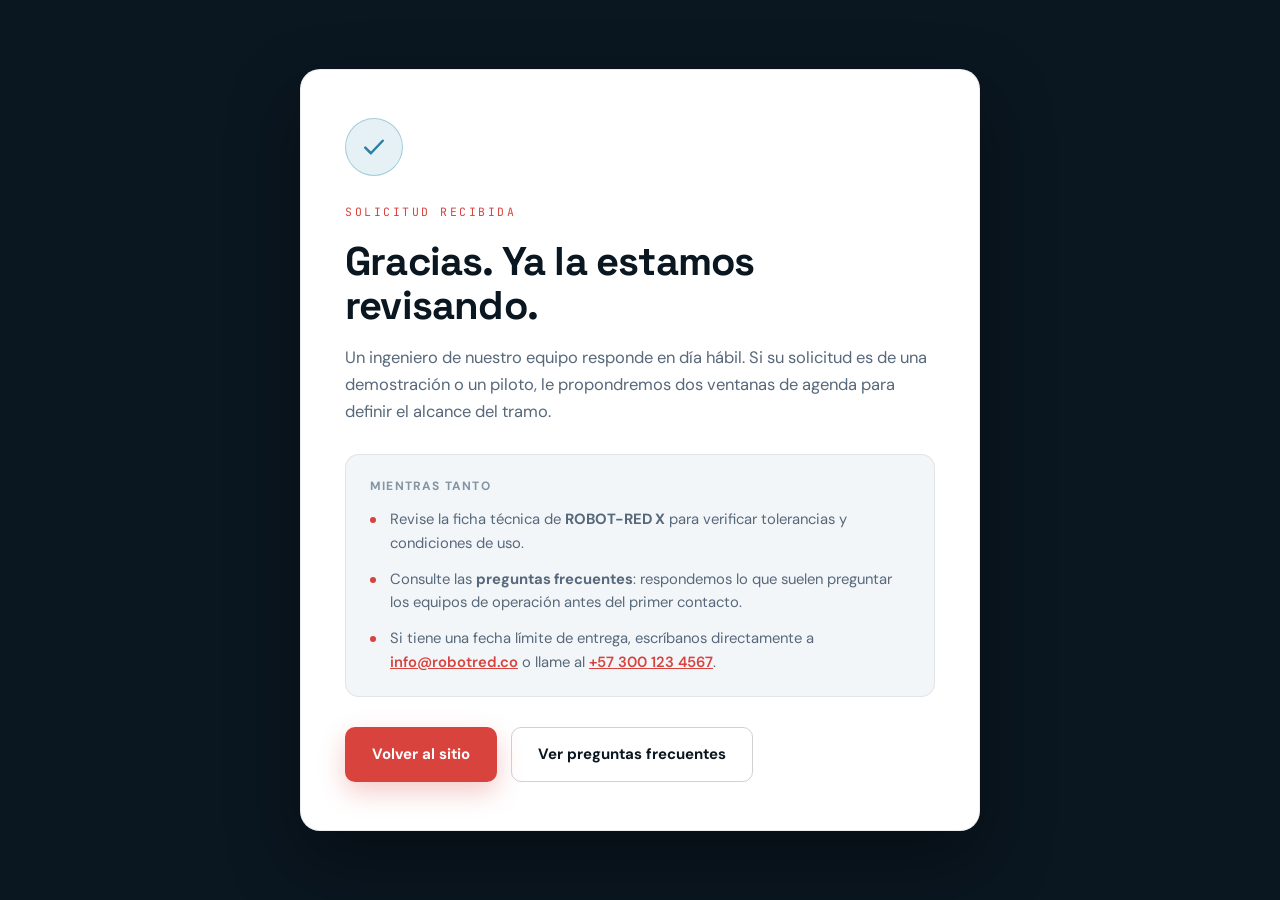
==== gracias.html @ 8d22e883 "feat: formulario con Netlify Forms, despliegue a Netlify y assets reales El formulario solo abria el" ====
<!DOCTYPE html>
<html lang="es">
<head>
  <meta charset="UTF-8">
  <meta name="viewport" content="width=device-width, initial-scale=1.0">
  <title>Solicitud recibida — ROBOT-RED</title>
  <meta name="description" content="Recibimos su solicitud. ROBOT-RED responde en día hábil.">
  <meta name="robots" content="noindex, follow">
  <meta name="theme-color" content="#0A1620">
  <link rel="icon" href="favicon.svg" type="image/svg+xml">
  <link rel="preconnect" href="https://fonts.googleapis.com">
  <link rel="preconnect" href="https://fonts.gstatic.com" crossorigin>
  <link href="https://fonts.googleapis.com/css2?family=Space+Grotesk:wght@500;600;700&family=DM+Sans:opsz,wght@9..40,400;9..40,500;9..40,700&family=JetBrains+Mono:wght@400;500&display=swap" rel="stylesheet">
  <link rel="stylesheet" href="styles.css">
</head>
<body class="page-thanks">
  <main class="container thanks-wrap">
    <div class="thanks-card">
      <span class="thanks-ico" aria-hidden="true">
        <svg viewBox="0 0 24 24" fill="none" stroke="currentColor" stroke-width="2" stroke-linecap="round" stroke-linejoin="round">
          <path d="m5 12.5 4.5 4.5L19 7"/>
        </svg>
      </span>

      <p class="eyebrow">Solicitud recibida</p>
      <h1>Gracias. Ya la estamos revisando.</h1>
      <p class="thanks-lede">
        Un ingeniero de nuestro equipo responde en día hábil. Si su solicitud es de una
        demostración o un piloto, le propondremos dos ventanas de agenda para definir el
        alcance del tramo.
      </p>

      <div class="thanks-next">
        <p class="thanks-next-title">Mientras tanto</p>
        <ul>
          <li>Revise la ficha técnica de <strong>ROBOT-RED X</strong> para verificar tolerancias y condiciones de uso.</li>
          <li>Consulte las <strong>preguntas frecuentes</strong>: respondemos lo que suelen preguntar los equipos de operación antes del primer contacto.</li>
          <li>Si tiene una fecha límite de entrega, escríbanos directamente a
            <a href="mailto:info@robotred.co">info@robotred.co</a> o llame al
            <a href="tel:+573001234567">+57 300 123 4567</a>.</li>
        </ul>
      </div>

      <div class="thanks-actions">
        <a class="btn btn-primary" href="/">Volver al sitio</a>
        <a class="btn btn-ghost" href="/#faq">Ver preguntas frecuentes</a>
      </div>
    </div>
  </main>
</body>
</html>
---- styles.css ----
/* =========================================================
   ROBOTRED — styles.css
   ========================================================= */

:root{
  --ink:#0A1620;
  --navy:#12222E;
  --navy-2:#162835;
  --navy-3:#19384A;

  --red:#D8433E;
  --red-soft:#E9756F;
  --blue:#4F9FBC;
  --amber:#E9A93C;

  --bg:#FFFFFF;
  --bg-alt:#F2F6F9;
  --line:#E1E8EE;
  --text:#0E1A24;
  --muted:#57687A;
  --muted-2:#8394A3;

  --white:#FFFFFF;
  --dark-line:rgba(255,255,255,.10);
  --dark-text:#C6D3E0;
  --dark-muted:#8497A6;

  --radius:18px;
  --radius-sm:12px;
  --shadow-sm:0 2px 8px rgba(10,22,32,.06);
  --shadow-md:0 18px 44px rgba(10,22,32,.10);
  --shadow-lg:0 40px 90px rgba(10,22,32,.18);

  --ff-display:'Space Grotesk',system-ui,sans-serif;
  --ff-body:'DM Sans',system-ui,-apple-system,sans-serif;
  --ff-mono:'JetBrains Mono',ui-monospace,monospace;

  --topbar-h:72px;
}

*,*::before,*::after{box-sizing:border-box;}

html{scroll-behavior:smooth;scroll-padding-top:calc(var(--topbar-h) + 16px);}

body{
  margin:0;
  font-family:var(--ff-body);
  color:var(--text);
  background:var(--bg);
  line-height:1.65;
  -webkit-font-smoothing:antialiased;
  overflow-x:hidden;
}

img,svg{max-width:100%;}
h1,h2,h3,h4{font-family:var(--ff-display);line-height:1.15;margin:0;letter-spacing:-.02em;}
p{margin:0;}
a{color:inherit;}
ul,ol,dl{margin:0;padding:0;list-style:none;}
button,input,select,textarea{font:inherit;color:inherit;}

.sprite{position:absolute;width:0;height:0;overflow:hidden;}

.ico{width:24px;height:24px;fill:none;stroke:currentColor;stroke-width:1.7;stroke-linecap:round;stroke-linejoin:round;flex:none;}
.ico-sm{width:18px;height:18px;}
.ico-lg{width:34px;height:34px;stroke-width:1.5;}

.c-red{color:var(--red);}
.c-amber{color:var(--amber);}
.c-blue{color:var(--blue);}

.container{width:min(1200px,100% - 48px);margin-inline:auto;}
.container.narrow{width:min(880px,100% - 48px);}

.skip-link{
  position:fixed;top:-60px;left:16px;z-index:2000;
  background:var(--red);color:#fff;padding:10px 18px;border-radius:8px;
  text-decoration:none;font-weight:700;transition:top .2s;
}
.skip-link:focus{top:12px;}

:focus-visible{outline:2px solid var(--blue);outline-offset:3px;border-radius:4px;}

/* ---------- progreso de lectura ---------- */
.progress{position:fixed;top:0;left:0;right:0;height:3px;z-index:1100;background:transparent;pointer-events:none;}
.progress span{display:block;height:100%;width:0;background:linear-gradient(90deg,var(--red),var(--amber));transition:width .1s linear;}

/* ---------- botones ---------- */
.btn{
  display:inline-flex;align-items:center;gap:9px;
  padding:14px 26px;border-radius:10px;border:1px solid transparent;
  font-weight:700;font-size:15px;text-decoration:none;cursor:pointer;
  transition:transform .18s ease,background .18s ease,border-color .18s ease,color .18s ease,box-shadow .18s ease;
  white-space:nowrap;
}
.btn-sm{padding:10px 18px;font-size:14px;}
.btn-primary{background:var(--red);color:#fff;box-shadow:0 10px 26px rgba(216,67,62,.28);}
.btn-primary:hover{background:#C13B35;transform:translateY(-2px);box-shadow:0 16px 34px rgba(216,67,62,.34);}
.btn-ghost{border-color:rgba(255,255,255,.28);color:#fff;background:rgba(255,255,255,.04);}
.btn-ghost:hover{border-color:var(--red);color:var(--red-soft);transform:translateY(-2px);}
.btn-outline{border-color:var(--line);color:var(--text);background:#fff;}
.btn-outline:hover{border-color:var(--red);color:var(--red);transform:translateY(-2px);}
.btn.full{width:100%;justify-content:center;}

/* =========================================================
   TOPBAR
   ========================================================= */
.topbar{
  position:fixed;top:0;left:0;right:0;z-index:1000;
  background:rgba(7,11,18,.72);
  backdrop-filter:blur(14px);-webkit-backdrop-filter:blur(14px);
  border-bottom:1px solid rgba(255,255,255,.07);
  transition:background .25s ease,box-shadow .25s ease,border-color .25s;
}
.topbar.scrolled{background:rgba(7,11,18,.96);box-shadow:0 10px 30px rgba(0,0,0,.35);}
.topbar-inner{
  width:min(1280px,100% - 40px);margin-inline:auto;height:var(--topbar-h);
  display:flex;align-items:center;gap:26px;
}

.brand{display:inline-flex;align-items:center;gap:10px;text-decoration:none;color:#fff;font-family:var(--ff-display);font-weight:700;font-size:20px;letter-spacing:-.01em;}
.brand-ico{width:29px;height:32px;color:#fff;flex:none;}
.brand-text em{font-style:normal;color:var(--red);}
.logo-full{
  display:flex;align-items:center;gap:12px;width:100%;max-width:340px;
  background:#fff;padding:16px 22px;border-radius:14px;
  box-shadow:0 12px 34px rgba(0,0,0,.28);margin-bottom:6px;color:var(--ink);
  font-size:24px;
}
.logo-full .brand-ico{width:34px;height:38px;color:var(--ink);}

.nav{display:flex;gap:26px;margin-left:auto;}
.nav a{
  position:relative;text-decoration:none;color:#C9D5E4;font-size:14.5px;font-weight:500;
  padding:6px 0;transition:color .18s;
}
.nav a::after{
  content:"";position:absolute;left:0;right:100%;bottom:0;height:2px;
  background:var(--red);transition:right .25s ease;
}
.nav a:hover,.nav a.active{color:#fff;}
.nav a.active::after,.nav a:hover::after{right:0;}

.topbar-actions{display:flex;align-items:center;gap:16px;margin-left:auto;}
.link-tech{font-size:13px;color:var(--dark-muted);text-decoration:none;border-bottom:1px dashed rgba(255,255,255,.2);padding-bottom:2px;transition:color .18s,border-color .18s;}
.link-tech:hover{color:var(--blue);border-color:var(--blue);}

.nav-toggle{display:none;width:44px;height:44px;border:1px solid rgba(255,255,255,.16);background:rgba(255,255,255,.05);border-radius:10px;padding:0;cursor:pointer;position:relative;}
.nav-toggle span{position:absolute;left:12px;width:20px;height:2px;background:#fff;border-radius:2px;transition:transform .25s,opacity .2s;}
.nav-toggle span:nth-child(1){top:15px;}
.nav-toggle span:nth-child(2){top:21px;}
.nav-toggle span:nth-child(3){top:27px;}
.nav-toggle[aria-expanded="true"] span:nth-child(1){transform:translateY(6px) rotate(45deg);}
.nav-toggle[aria-expanded="true"] span:nth-child(2){opacity:0;}
.nav-toggle[aria-expanded="true"] span:nth-child(3){transform:translateY(-6px) rotate(-45deg);}

/* =========================================================
   HERO
   ========================================================= */
.hero{
  position:relative;padding:calc(var(--topbar-h) + 72px) 0 72px;
  background:
    radial-gradient(1100px 520px at 78% 12%,rgba(216,67,62,.16),transparent 62%),
    radial-gradient(900px 520px at 8% 78%,rgba(79,159,188,.13),transparent 60%),
    linear-gradient(160deg,#0A1620 0%,#132433 55%,#0A1620 100%);
  color:#fff;overflow:hidden;
}
.hero::after{
  content:"";position:absolute;inset:0;pointer-events:none;
  background-image:linear-gradient(rgba(255,255,255,.035) 1px,transparent 1px),linear-gradient(90deg,rgba(255,255,255,.035) 1px,transparent 1px);
  background-size:56px 56px;
  mask-image:radial-gradient(circle at 50% 40%,#000 20%,transparent 78%);
}
.hero-glow{
  position:absolute;width:640px;height:640px;right:-180px;top:-160px;border-radius:50%;
  background:conic-gradient(from 180deg,rgba(216,67,62,.28),rgba(79,159,188,.20),rgba(216,67,62,.28));
  filter:blur(90px);opacity:.55;animation:spin 26s linear infinite;
}
@keyframes spin{to{transform:rotate(360deg);}}

.hero.is-idle .hero-glow,
.hero.is-idle .scan-beam,
.hero.is-idle .hotspot,
.hero.is-idle .hotspot-core,
.hero.is-idle .robot,
.hero.is-idle .led,
.hero.is-idle .pulse,
.hero.is-idle .hud{animation-play-state:paused;}

.hero-grid{position:relative;z-index:2;display:grid;grid-template-columns:1.05fr .95fr;gap:56px;align-items:center;}

.eyebrow{
  font-family:var(--ff-mono);font-size:11.5px;letter-spacing:.22em;text-transform:uppercase;
  color:var(--red);display:inline-flex;align-items:center;gap:10px;margin-bottom:18px;
}
.eyebrow .dot{width:7px;height:7px;border-radius:50%;background:var(--red);box-shadow:0 0 0 0 rgba(216,67,62,.6);animation:ping 2s infinite;}
@keyframes ping{70%{box-shadow:0 0 0 12px rgba(216,67,62,0);}100%{box-shadow:0 0 0 0 rgba(216,67,62,0);}}

.hero h1{font-size:clamp(2.4rem,4.6vw,4rem);font-weight:700;margin-bottom:22px;}
.hero h1 em{font-style:normal;color:var(--red);}
.lede{font-size:clamp(1rem,1.3vw,1.13rem);color:var(--dark-text);max-width:56ch;margin-bottom:30px;}
.lede strong{color:#fff;}

.hero-actions{display:flex;flex-wrap:wrap;gap:14px;margin-bottom:30px;}

.hero-checks{display:flex;flex-wrap:wrap;gap:12px 26px;}
.hero-checks li{display:flex;align-items:center;gap:9px;font-size:14px;color:var(--dark-muted);}
.hero-checks .ico{color:var(--red);}

/* escena */
.hero-stage{position:relative;}
.stage-frame{
  position:relative;border-radius:24px;overflow:hidden;
  border:1px solid rgba(255,255,255,.12);
  background:var(--navy-2);
  box-shadow:var(--shadow-lg);
}
.scene{display:block;width:100%;height:auto;}
.scan-beam{animation:beam 3.4s ease-in-out infinite;transform-origin:336px 150px;}
@keyframes beam{0%,100%{opacity:.35;transform:scaleY(.85);}50%{opacity:.9;transform:scaleY(1.05);}}
.hotspot{animation:hot 2.6s ease-in-out infinite;transform-origin:452px 166px;}
@keyframes hot{0%,100%{opacity:.55;transform:scale(.9);}50%{opacity:1;transform:scale(1.12);}}
.led{animation:led 1.6s ease-in-out infinite;}
@keyframes led{0%,100%{opacity:1;}50%{opacity:.25;}}
.robot{animation:hover 5s ease-in-out infinite;}
@keyframes hover{0%,100%{transform:translate(296px,108px);}50%{transform:translate(300px,104px);}}
.pulse{animation:led 2s ease-in-out infinite;}

.hud{
  position:absolute;background:rgba(7,11,18,.86);border:1px solid rgba(255,255,255,.14);
  border-radius:14px;padding:12px 14px;backdrop-filter:blur(10px);
  box-shadow:0 18px 40px rgba(0,0,0,.45);min-width:190px;
}
.hud strong{display:block;font-family:var(--ff-display);font-size:14.5px;color:#fff;margin-top:6px;}
.hud-meta{display:block;font-family:var(--ff-mono);font-size:11px;color:var(--dark-muted);margin-top:3px;}
.hud-tag{
  display:inline-block;font-family:var(--ff-mono);font-size:10px;letter-spacing:.14em;
  padding:3px 8px;border-radius:999px;background:rgba(79,159,188,.16);color:var(--blue);
}
.hud-tag.hud-alert{background:rgba(233,169,60,.16);color:var(--amber);}
.hud-1{top:7%;right:-4%;animation:float 6s ease-in-out infinite;}
.hud-2{bottom:20%;left:-6%;animation:float 7s ease-in-out infinite .8s;}
.hud-3{bottom:5%;right:4%;display:flex;align-items:center;gap:12px;animation:float 6.6s ease-in-out infinite .4s;}
@keyframes float{0%,100%{transform:translateY(0);}50%{transform:translateY(-9px);}}

.ring{
  width:52px;height:52px;border-radius:50%;display:grid;place-items:center;flex:none;
  background:conic-gradient(var(--red) 0 353deg,rgba(255,255,255,.12) 353deg 360deg);
  position:relative;
}
.ring::after{content:"";position:absolute;inset:5px;border-radius:50%;background:#0A1620;}
.ring span{position:relative;z-index:1;font-family:var(--ff-display);font-weight:700;font-size:15px;color:#fff;}
.ring small{font-size:9px;}

/* banda de métricas */
.metric-band{
  position:relative;z-index:2;margin-top:64px;
  display:grid;grid-template-columns:repeat(5,1fr);gap:8px;
  background:rgba(255,255,255,.04);border:1px solid rgba(255,255,255,.10);
  border-radius:20px;padding:26px 18px;backdrop-filter:blur(8px);
}
.metric-note{
  grid-column:1 / -1;margin:14px 0 0;padding-top:14px;
  border-top:1px solid rgba(255,255,255,.08);
  font-size:12.2px;line-height:1.55;color:var(--dark-muted);text-align:center;
}
.metric{text-align:center;padding:6px 8px;border-right:1px solid rgba(255,255,255,.08);}
.metric:nth-child(5){border-right:0;}
.metric strong{display:block;font-family:var(--ff-display);font-size:clamp(1.5rem,2.4vw,2.1rem);color:#fff;letter-spacing:-.02em;}
.metric span{font-size:12.5px;color:var(--dark-muted);}

/* =========================================================
   STRIP
   ========================================================= */
.strip{background:#fff;border-bottom:1px solid var(--line);padding:22px 0;}
.strip-inner{display:flex;align-items:center;gap:28px;flex-wrap:wrap;}
.strip-label{font-family:var(--ff-mono);font-size:11px;letter-spacing:.18em;text-transform:uppercase;color:var(--muted-2);}
.strip-list{display:flex;flex-wrap:wrap;gap:10px 14px;}
.strip-list li{
  font-size:13.5px;font-weight:500;color:var(--muted);
  padding:7px 15px;border:1px solid var(--line);border-radius:999px;background:var(--bg-alt);
  transition:border-color .2s,color .2s,transform .2s;
}
.strip-list li:hover{border-color:var(--red);color:var(--red);transform:translateY(-2px);}

/* =========================================================
   SECCIONES
   ========================================================= */
.section{padding:104px 0;}
.section-dark{background:linear-gradient(180deg,#0A1620,#132433 60%,#0A1620);color:#fff;}
.section-alt{background:var(--bg-alt);}

.sec-head{max-width:780px;margin-bottom:56px;}
.sec-head h2{font-size:clamp(1.85rem,3.2vw,2.75rem);font-weight:700;}
.sec-lede{margin-top:18px;font-size:1.05rem;color:var(--muted);}
.section-dark .sec-lede{color:var(--dark-text);}

.grid-2{display:grid;grid-template-columns:repeat(2,1fr);gap:24px;}
.grid-3{display:grid;grid-template-columns:repeat(3,1fr);gap:26px;}
.grid-4{display:grid;grid-template-columns:repeat(4,1fr);gap:22px;}

/* ---------- tarjetas problema ---------- */
.card-dark{
  background:rgba(255,255,255,.035);border:1px solid var(--dark-line);
  border-radius:var(--radius);padding:28px 24px;
  transition:transform .25s,border-color .25s,background .25s;
}
.card-dark:hover{transform:translateY(-6px);border-color:rgba(216,67,62,.45);background:rgba(255,255,255,.06);}
.card-dark h3{font-size:1.06rem;margin:18px 0 10px;color:#fff;}
.card-dark p{font-size:14.5px;color:var(--dark-muted);}

.quote{
  margin:56px auto 0;max-width:900px;text-align:center;
  border-top:1px solid var(--dark-line);padding-top:44px;
}
.quote p{font-family:var(--ff-display);font-size:clamp(1.15rem,2.1vw,1.6rem);line-height:1.5;color:#fff;}
.quote cite{display:block;margin-top:16px;font-style:normal;font-family:var(--ff-mono);font-size:12px;letter-spacing:.1em;color:var(--red);}

/* ---------- tarjetas de servicio ---------- */
.card{
  background:#fff;border:1px solid var(--line);border-radius:var(--radius);
  padding:30px 28px;box-shadow:var(--shadow-sm);
  transition:transform .25s,box-shadow .25s,border-color .25s;
  display:flex;flex-direction:column;
}
.card:hover{transform:translateY(-7px);box-shadow:var(--shadow-md);border-color:rgba(216,67,62,.35);}
.card-ico{
  width:56px;height:56px;border-radius:14px;display:grid;place-items:center;margin-bottom:20px;
  background:linear-gradient(140deg,rgba(216,67,62,.12),rgba(79,159,188,.12));
  color:var(--red);border:1px solid rgba(216,67,62,.22);
}
.card h3{font-size:1.14rem;margin-bottom:12px;}
.card p{font-size:15px;color:var(--muted);margin-bottom:16px;}
.ticks{display:flex;flex-direction:column;gap:8px;margin-top:auto;}
.ticks li{position:relative;padding-left:24px;font-size:13.8px;color:var(--muted);}
.ticks li::before{
  content:"";position:absolute;left:0;top:7px;width:13px;height:13px;border-radius:50%;
  background:rgba(216,67,62,.14);border:1.5px solid var(--red);
}

/* ---------- robot ---------- */
.robot-layout{display:grid;grid-template-columns:.9fr 1.1fr;gap:36px;align-items:start;}

.spec-panel{background:#fff;border:1px solid var(--line);border-radius:22px;overflow:hidden;box-shadow:var(--shadow-md);}
.spec-hero{background:linear-gradient(160deg,#132433,#0A1620);padding:26px 26px 18px;}
.spec-silhouette svg{display:block;width:100%;height:auto;}
.spec-caption{font-family:var(--ff-mono);font-size:11px;letter-spacing:.08em;color:var(--dark-muted);text-align:center;margin-top:6px;}
.spec-list{display:grid;grid-template-columns:1fr 1fr;gap:1px;background:var(--line);}
.spec-list > div{background:#fff;padding:16px 20px;}
.spec-list dt{font-family:var(--ff-mono);font-size:10.5px;letter-spacing:.14em;text-transform:uppercase;color:var(--muted-2);}
.spec-list dd{margin:5px 0 0;font-family:var(--ff-display);font-weight:600;font-size:15.5px;color:var(--text);}

.tabs{background:#fff;border:1px solid var(--line);border-radius:22px;padding:10px;box-shadow:var(--shadow-md);}
.tablist{display:flex;gap:6px;flex-wrap:wrap;padding:8px 8px 14px;border-bottom:1px solid var(--line);margin-bottom:8px;}
.tab{
  border:1px solid var(--line);background:#fff;color:var(--muted);
  padding:9px 18px;border-radius:999px;font-size:14px;font-weight:600;cursor:pointer;
  transition:all .2s;
}
.tab:hover{border-color:var(--red);color:var(--red);}
.tab.active{background:var(--navy);border-color:var(--navy);color:#fff;}
.tabpanel{padding:20px 20px 22px;}
.tabpanel[hidden]{display:none;}

.feature-list{display:flex;flex-direction:column;gap:6px;}
.feature-list li{
  display:flex;gap:16px;align-items:flex-start;padding:14px 12px;border-radius:12px;
  transition:background .2s;
}
.feature-list li:hover{background:var(--bg-alt);}
.feature-list .ico{color:var(--red);margin-top:3px;}
.feature-list strong{display:block;font-family:var(--ff-display);font-size:15.5px;margin-bottom:3px;}
.feature-list span{font-size:14.2px;color:var(--muted);}

/* ---------- tecnología ---------- */
.pipeline{
  display:grid;grid-template-columns:repeat(5,1fr);gap:12px;margin-bottom:52px;counter-reset:p;
}
.pipeline li{
  position:relative;background:rgba(255,255,255,.04);border:1px solid var(--dark-line);
  border-radius:16px;padding:22px 18px;transition:border-color .25s,transform .25s;
}
.pipeline li:hover{border-color:rgba(79,159,188,.5);transform:translateY(-5px);}
.pipeline li:not(:last-child)::after{
  content:"";position:absolute;right:-13px;top:50%;width:14px;height:2px;
  background:linear-gradient(90deg,var(--red),transparent);
}
.p-num{font-family:var(--ff-mono);font-size:11px;color:var(--red);letter-spacing:.14em;}
.pipeline strong{display:block;font-family:var(--ff-display);font-size:1.05rem;margin:10px 0 6px;color:#fff;}
.pipeline em{font-style:normal;font-size:13.4px;color:var(--dark-muted);line-height:1.5;display:block;}

.tech-grid{gap:22px;}
.card-tech{
  background:rgba(255,255,255,.035);border:1px solid var(--dark-line);
  border-left:3px solid var(--red);border-radius:0 14px 14px 0;padding:24px 24px;
  transition:background .25s,transform .25s;
}
.card-tech:hover{background:rgba(255,255,255,.07);transform:translateX(6px);}
.card-tech h4{font-size:1.02rem;color:var(--amber);margin-bottom:10px;}
.card-tech p{font-size:14.3px;color:var(--dark-muted);}

.ecosystem{margin-top:56px;background:rgba(255,255,255,.03);border:1px solid var(--dark-line);border-radius:22px;padding:34px 26px;}
.eco-title{font-family:var(--ff-mono);font-size:11.5px;letter-spacing:.18em;text-transform:uppercase;color:var(--red);text-align:center;margin-bottom:24px;}
.eco-flow{display:flex;flex-direction:column;align-items:center;gap:10px;max-width:660px;margin-inline:auto;}
.eco-node{
  font-family:var(--ff-mono);font-size:13px;letter-spacing:.08em;text-align:center;
  padding:13px 26px;border:1px solid rgba(79,159,188,.4);border-radius:12px;color:#fff;
  background:rgba(79,159,188,.08);min-width:min(320px,100%);
}
.eco-node.accent{border-color:rgba(216,67,62,.5);background:rgba(216,67,62,.10);}
.eco-node.ghost{border-style:dashed;border-color:rgba(255,255,255,.25);background:transparent;color:var(--dark-muted);}
.eco-node.small{min-width:0;flex:1;padding:11px 8px;font-size:11.5px;}
.eco-row{display:flex;gap:12px;width:min(460px,100%);}
.eco-arrow{color:var(--red);font-size:14px;line-height:1;}

/* ---------- casos ---------- */
.cases{gap:20px;}
.case-figure{
  margin:0 auto 48px;max-width:520px;
}
.case-figure img{
  display:block;width:100%;height:auto;
  border-radius:18px;border:1px solid var(--line);
  box-shadow:var(--shadow-md);background:var(--bg-alt);
}
.case-figure figcaption{
  margin-top:16px;font-size:13.6px;line-height:1.6;color:var(--muted);
  text-align:center;padding:0 8px;
}
.case-figure figcaption strong{color:var(--text);display:block;font-size:14.5px;margin-bottom:4px;}
.case{
  display:flex;gap:22px;background:#fff;border:1px solid var(--line);border-radius:var(--radius);
  padding:28px 26px;transition:transform .25s,box-shadow .25s,border-color .25s;
}
.case:hover{transform:translateY(-6px);box-shadow:var(--shadow-md);border-color:rgba(216,67,62,.3);}
.case-num{font-family:var(--ff-display);font-size:2.4rem;font-weight:700;color:rgba(216,67,62,.35);line-height:1;}
.case h3{font-size:1.1rem;margin-bottom:9px;}
.case p{font-size:14.8px;color:var(--muted);}

/* ---------- beneficios ---------- */
.benefit{background:#fff;border:1px solid var(--line);border-radius:var(--radius);padding:28px 26px;transition:transform .25s,box-shadow .25s;}
.benefit:hover{transform:translateY(-6px);box-shadow:var(--shadow-md);}
.b-num{display:block;font-family:var(--ff-display);font-size:2.5rem;font-weight:700;color:rgba(216,67,62,.3);line-height:1;margin-bottom:12px;}
.benefit h3{font-size:1.08rem;margin-bottom:10px;}
.benefit p{font-size:14.6px;color:var(--muted);}

.compliance{
  margin-top:48px;display:grid;grid-template-columns:1fr 1fr;gap:40px;align-items:center;
  background:var(--navy);color:#fff;border-radius:24px;padding:46px 44px;
  box-shadow:var(--shadow-lg);
}
.compliance h3{font-size:clamp(1.4rem,2.4vw,1.9rem);margin-bottom:14px;}
.compliance-copy > p:not(.eyebrow){color:var(--dark-text);font-size:15px;margin-bottom:24px;}
.compliance-tags{display:flex;flex-wrap:wrap;gap:10px;}
.compliance-tags li{
  font-family:var(--ff-mono);font-size:12.5px;padding:9px 15px;border-radius:999px;
  border:1px solid rgba(255,255,255,.18);background:rgba(255,255,255,.05);color:#fff;
  transition:border-color .2s,transform .2s;
}
.compliance-tags li:hover{border-color:var(--amber);transform:translateY(-2px);}

/* ---------- timeline ---------- */
.timeline{display:grid;grid-template-columns:repeat(5,1fr);gap:18px;position:relative;}
.timeline::before{
  content:"";position:absolute;top:26px;left:4%;right:4%;height:2px;
  background:linear-gradient(90deg,var(--red),rgba(79,159,188,.6),transparent);
}
.timeline li{position:relative;background:rgba(255,255,255,.04);border:1px solid var(--dark-line);border-radius:16px;padding:24px 20px;transition:transform .25s,border-color .25s;}
.timeline li:hover{transform:translateY(-6px);border-color:rgba(216,67,62,.5);}
.t-badge{
  display:inline-block;font-family:var(--ff-mono);font-size:11px;letter-spacing:.14em;
  padding:5px 11px;border-radius:999px;background:rgba(216,67,62,.16);color:var(--red-soft);margin-bottom:14px;
}
.timeline strong{display:block;font-family:var(--ff-display);font-size:1.03rem;color:#fff;margin-bottom:9px;}
.timeline p{font-size:13.7px;color:var(--dark-muted);}

/* ---------- FAQ ---------- */
.faq{display:flex;flex-direction:column;gap:12px;}
.faq-item{background:#fff;border:1px solid var(--line);border-radius:14px;overflow:hidden;transition:border-color .2s,box-shadow .2s;}
.faq-item.open{border-color:rgba(216,67,62,.4);box-shadow:var(--shadow-sm);}
.faq-item h3{margin:0;font-size:inherit;}
.faq-q{
  width:100%;display:flex;align-items:center;justify-content:space-between;gap:20px;
  background:none;border:0;padding:20px 24px;text-align:left;cursor:pointer;
  font-family:var(--ff-display);font-size:1.02rem;font-weight:600;color:var(--text);
}
.faq-q:hover{color:var(--red);}
.faq-ico{position:relative;width:16px;height:16px;flex:none;}
.faq-ico::before,.faq-ico::after{
  content:"";position:absolute;background:var(--red);border-radius:2px;transition:transform .25s;
}
.faq-ico::before{left:0;top:7px;width:16px;height:2px;}
.faq-ico::after{left:7px;top:0;width:2px;height:16px;}
.faq-item.open .faq-ico::after{transform:scaleY(0);}
.faq-a{padding:0 24px 22px;}
.faq-a p{font-size:15px;color:var(--muted);}

/* ---------- CTA + contacto ---------- */
.cta-band{
  display:flex;align-items:center;justify-content:space-between;gap:36px;
  background:linear-gradient(120deg,rgba(216,67,62,.14),rgba(79,159,188,.10));
  border:1px solid rgba(216,67,62,.3);border-radius:24px;padding:44px 46px;margin-bottom:56px;
}
.cta-band h2{font-size:clamp(1.6rem,2.8vw,2.3rem);}
.cta-band .sec-lede{margin-top:12px;max-width:60ch;}

.contact-grid{display:grid;grid-template-columns:.85fr 1.15fr;gap:44px;align-items:start;}
.contact-info h3{font-size:2rem;color:#fff;}
.tagline{color:var(--dark-muted);margin:8px 0 30px;}
.contact-list{display:flex;flex-direction:column;gap:20px;}
.contact-list li{display:flex;gap:16px;align-items:flex-start;}
.contact-list .ico{color:var(--red);margin-top:4px;}
.contact-list span{display:block;font-family:var(--ff-mono);font-size:10.5px;letter-spacing:.16em;text-transform:uppercase;color:var(--dark-muted);margin-bottom:3px;}
.contact-list a,.contact-list p{font-size:15.5px;color:#fff;text-decoration:none;font-weight:500;}
.contact-list a:hover{color:var(--red-soft);}

.contact-note{
  margin-top:32px;border-left:3px solid var(--red);background:rgba(255,255,255,.04);
  border-radius:0 14px 14px 0;padding:18px 20px;
}
.contact-note strong{font-family:var(--ff-display);font-size:15px;color:#fff;}
.contact-note p{font-size:14px;color:var(--dark-muted);margin-top:6px;}

/* ---------- formulario ---------- */
.form{
  background:#fff;border-radius:24px;padding:34px;box-shadow:var(--shadow-lg);color:var(--text);
}
.form-row{display:grid;grid-template-columns:1fr 1fr;gap:18px;}
.field{display:flex;flex-direction:column;gap:7px;margin-bottom:18px;}
.field label{font-size:13.5px;font-weight:600;color:var(--muted);}
.field input,.field select,.field textarea{
  width:100%;padding:13px 15px;border:1px solid var(--line);border-radius:10px;background:var(--bg-alt);
  font-size:15px;transition:border-color .18s,background .18s,box-shadow .18s;
}
.field textarea{resize:vertical;min-height:110px;}
.field input:focus,.field select:focus,.field textarea:focus{
  outline:none;border-color:var(--red);background:#fff;box-shadow:0 0 0 4px rgba(216,67,62,.12);
}
.field.invalid input,.field.invalid select,.field.invalid textarea{border-color:var(--red);background:rgba(216,67,62,.05);}
.err{display:none;font-size:12.3px;color:var(--red);}
.field.invalid .err{display:block;}
.form-hint{font-size:12.6px;color:var(--muted-2);margin-top:14px;text-align:center;}
.form-success{
  margin-top:16px;padding:14px 16px;border-radius:10px;background:rgba(79,159,188,.12);
  border:1px solid rgba(79,159,188,.4);font-size:14.2px;color:#12222E;
}
.form-success a{color:var(--red);font-weight:600;}

.hp{position:absolute;left:-9999px;width:1px;height:1px;overflow:hidden;}
.btn.is-loading{opacity:.65;cursor:progress;pointer-events:none;}
.btn:disabled{cursor:not-allowed;}

/* =========================================================
   FOOTER
   ========================================================= */
.footer{background:var(--ink);color:var(--dark-muted);padding-top:72px;border-top:1px solid rgba(255,255,255,.07);}
.footer-grid{display:grid;grid-template-columns:1.6fr 1fr 1fr 1fr;gap:44px;padding-bottom:52px;}
.footer-brand p{font-size:14.5px;max-width:34ch;margin:18px 0 22px;}
.social{display:flex;gap:10px;}
.social a{
  width:40px;height:40px;border-radius:10px;display:grid;place-items:center;
  border:1px solid rgba(255,255,255,.14);color:var(--dark-text);transition:all .2s;
}
.social a:hover{border-color:var(--red);color:var(--red);transform:translateY(-3px);}
.footer-col{display:flex;flex-direction:column;gap:11px;}
.footer-col h4{font-size:13px;letter-spacing:.14em;text-transform:uppercase;color:#fff;margin-bottom:6px;font-family:var(--ff-mono);font-weight:500;}
.footer-col a{font-size:14.4px;text-decoration:none;color:var(--dark-muted);transition:color .18s,padding-left .18s;}
.footer-col a:hover{color:var(--red);padding-left:5px;}
.footer-bottom{
  display:flex;justify-content:space-between;gap:24px;flex-wrap:wrap;
  border-top:1px solid rgba(255,255,255,.08);padding-top:24px;padding-bottom:32px;
  font-size:13px;
}
.foot-note{max-width:60ch;opacity:.75;}

/* ---------- volver arriba ---------- */
.to-top{
  position:fixed;right:24px;bottom:24px;z-index:900;width:48px;height:48px;border-radius:14px;
  background:var(--navy);color:#fff;border:1px solid rgba(255,255,255,.16);cursor:pointer;
  display:grid;place-items:center;box-shadow:var(--shadow-md);transition:all .22s;
}
.to-top:hover{background:var(--red);border-color:var(--red);transform:translateY(-4px);}
.to-top[hidden]{display:none;}

/* =========================================================
   REVEAL / ANIMACIONES
   ========================================================= */
.reveal{opacity:0;transform:translateY(26px);transition:opacity .7s cubic-bezier(.22,.8,.3,1),transform .7s cubic-bezier(.22,.8,.3,1);}
.reveal.in{opacity:1;transform:none;}

/* =========================================================
   RESPONSIVE
   ========================================================= */
@media (max-width:1180px){
  .hero-grid{gap:36px;}
  .hud-1{right:-2%;}
  .hud-2{left:-2%;}
}

@media (max-width:1024px){
  .nav{
    position:fixed;inset:var(--topbar-h) 0 auto 0;flex-direction:column;gap:0;
    background:rgba(7,11,18,.98);backdrop-filter:blur(16px);
    padding:14px 24px 26px;border-bottom:1px solid rgba(255,255,255,.1);
    transform:translateY(-130%);transition:transform .35s cubic-bezier(.3,.9,.3,1);
    margin-left:0;max-height:calc(100vh - var(--topbar-h));overflow:auto;
  }
  .nav.open{transform:translateY(0);}
  .nav a{padding:15px 4px;font-size:16px;border-bottom:1px solid rgba(255,255,255,.07);}
  .nav a::after{display:none;}
  .nav-toggle{display:block;}
  .link-tech{display:none;}
  .topbar-actions .btn{display:none;}

  .hero-grid{grid-template-columns:1fr;gap:48px;}
  .hero{padding-top:calc(var(--topbar-h) + 48px);}
  .metric-band{grid-template-columns:repeat(3,1fr);gap:18px 8px;}
  .metric:nth-child(3){border-right:0;}

  .grid-4{grid-template-columns:repeat(2,1fr);}
  .grid-3{grid-template-columns:repeat(2,1fr);}
  .robot-layout{grid-template-columns:1fr;}
  .pipeline{grid-template-columns:repeat(2,1fr);}
  .pipeline li::after{display:none;}
  .timeline{grid-template-columns:repeat(2,1fr);}
  .timeline::before{display:none;}
  .compliance{grid-template-columns:1fr;padding:36px 30px;}
  .contact-grid{grid-template-columns:1fr;}
  .footer-grid{grid-template-columns:1fr 1fr;gap:36px;}
  .cta-band{flex-direction:column;align-items:flex-start;padding:34px 30px;}
}

@media (max-width:760px){
  .section{padding:72px 0;}
  .container,.container.narrow{width:calc(100% - 36px);}

  .hero h1{font-size:2.15rem;}
  .hero-actions .btn{width:100%;justify-content:center;}
  .hud{min-width:0;padding:10px 12px;transform:scale(.9);}
  .hud-1{top:4%;right:-6px;}
  .hud-2{bottom:24%;left:-6px;}
  .hud-3{right:2px;bottom:4%;}
  .hud-3 .ring{width:42px;height:42px;}

  .metric-band{grid-template-columns:repeat(2,1fr);padding:20px 12px;}
  .metric{border-right:0;border-bottom:1px solid rgba(255,255,255,.08);padding-bottom:12px;}
  .metric:nth-child(odd){border-right:1px solid rgba(255,255,255,.08);}
  .metric:last-child{border-bottom:0;grid-column:1/-1;}

  .grid-4,.grid-3,.grid-2{grid-template-columns:1fr;}
  .spec-list{grid-template-columns:1fr;}
  .pipeline{grid-template-columns:1fr;}
  .timeline{grid-template-columns:1fr;}
  .form-row{grid-template-columns:1fr;gap:0;}
  .form{padding:24px 20px;}
  .case{flex-direction:column;gap:10px;}
  .footer-grid{grid-template-columns:1fr;}
  .footer-bottom{flex-direction:column;gap:10px;}
  .eco-row{flex-direction:column;}
  .strip-inner{gap:14px;}
  .to-top{right:16px;bottom:16px;}
}

/* =========================================================
   ACCESIBILIDAD / IMPRESIÓN
   ========================================================= */
@media (prefers-reduced-motion:reduce){
  *,*::before,*::after{animation-duration:.001ms !important;animation-iteration-count:1 !important;transition-duration:.001ms !important;scroll-behavior:auto !important;}
  .reveal{opacity:1;transform:none;}
}

@media print{
  .topbar,.to-top,.progress,.hero-glow,.nav-toggle,.btn{display:none !important;}
  body{background:#fff;color:#000;}
  .section,.hero{padding:24px 0;background:#fff !important;color:#000 !important;}
  .section-dark h2,.hero h1{color:#000 !important;}
}

/* =========================================================
   PAGINA DE GRACIAS
   ========================================================= */
.page-thanks{background:var(--ink);}
.thanks-wrap{min-height:100vh;display:grid;place-items:center;padding:48px 20px;}
.thanks-card{
  width:100%;max-width:680px;background:#fff;border-radius:20px;padding:48px 44px;
  border:1px solid rgba(18,34,46,.08);box-shadow:0 30px 70px rgba(0,0,0,.35);
}
.thanks-ico{
  display:grid;place-items:center;width:58px;height:58px;border-radius:50%;
  background:rgba(79,159,188,.14);border:1px solid rgba(79,159,188,.45);color:#2F7FA3;margin-bottom:22px;
}
.thanks-ico svg{width:30px;height:30px;}
.thanks-card h1{font-size:clamp(28px,4.4vw,40px);line-height:1.1;color:var(--ink);margin-bottom:16px;}
.thanks-lede{font-size:16.5px;line-height:1.65;color:var(--muted);margin-bottom:28px;}
.thanks-next{
  background:var(--bg-alt);border:1px solid rgba(18,34,46,.08);border-radius:14px;padding:22px 24px;margin-bottom:30px;
}
.thanks-next-title{font-size:12px;font-weight:700;letter-spacing:.1em;text-transform:uppercase;color:var(--muted-2);margin-bottom:12px;}
.thanks-next ul{list-style:none;display:grid;gap:12px;}
.thanks-next li{position:relative;padding-left:20px;font-size:14.8px;line-height:1.6;color:var(--muted);}
.thanks-next li::before{content:"";position:absolute;left:0;top:9px;width:6px;height:6px;border-radius:50%;background:var(--red);}
.thanks-next a{color:var(--red);font-weight:600;}
.thanks-actions{display:flex;flex-wrap:wrap;gap:14px;}
.thanks-card .btn-ghost{border-color:rgba(18,34,46,.2);color:var(--ink);background:transparent;}
.thanks-card .btn-ghost:hover{border-color:var(--ink);color:var(--ink);}
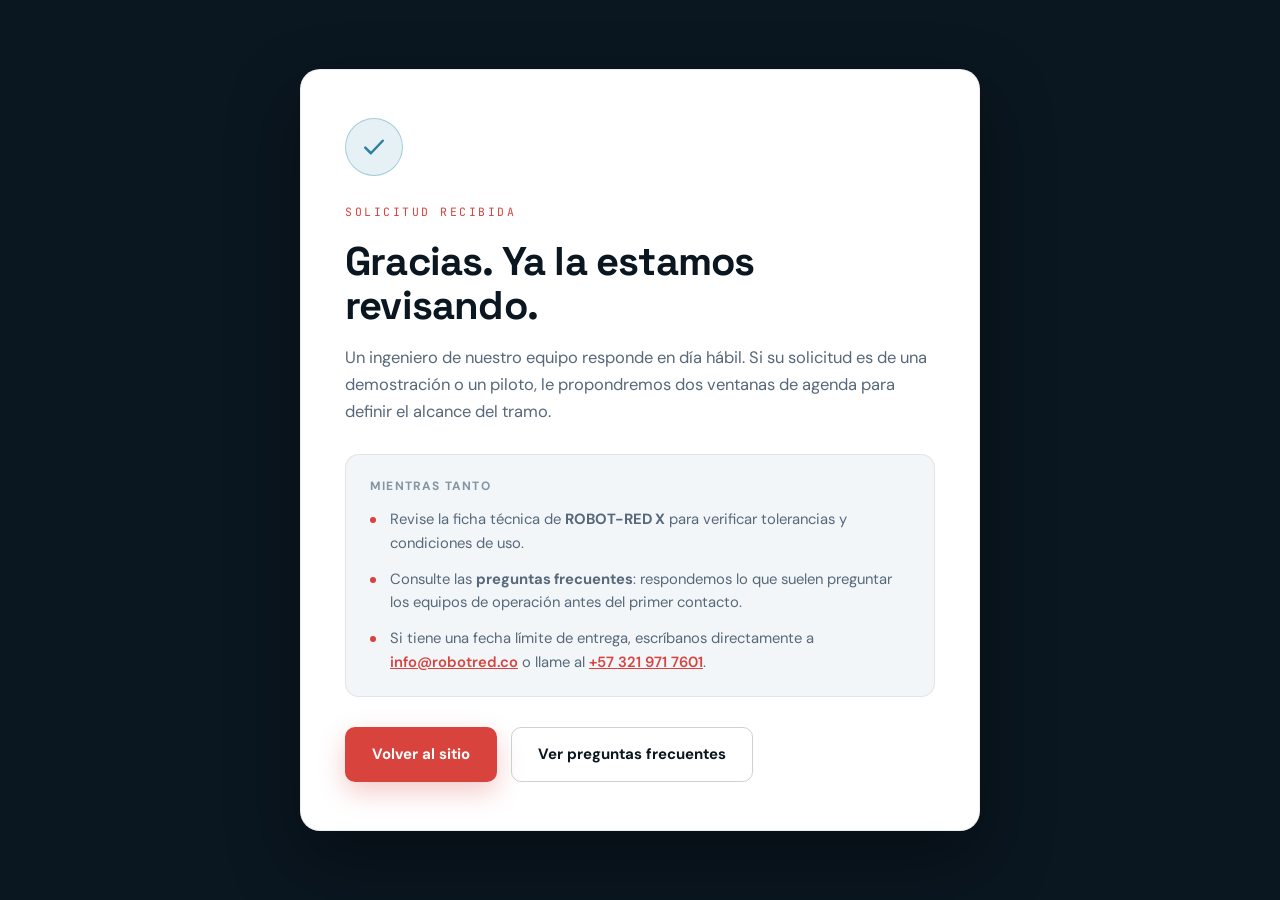
==== commit 81d628ae: "fix: datos de contacto, imagen de casos de uso y logotipo oficial Oficina en Medellin, no Bogota, y " ====
--- a/gracias.html
+++ b/gracias.html
@@ -37,7 +37,7 @@
           <li>Consulte las <strong>preguntas frecuentes</strong>: respondemos lo que suelen preguntar los equipos de operación antes del primer contacto.</li>
           <li>Si tiene una fecha límite de entrega, escríbanos directamente a
             <a href="mailto:info@robotred.co">info@robotred.co</a> o llame al
-            <a href="tel:+573001234567">+57 300 123 4567</a>.</li>
+            <a href="tel:+573219717601">+57 321 971 7601</a>.</li>
         </ul>
       </div>
 
--- a/styles.css
+++ b/styles.css
@@ -119,15 +119,14 @@
 }
 
 .brand{display:inline-flex;align-items:center;gap:10px;text-decoration:none;color:#fff;font-family:var(--ff-display);font-weight:700;font-size:20px;letter-spacing:-.01em;}
-.brand-ico{width:29px;height:32px;color:#fff;flex:none;}
-.brand-text em{font-style:normal;color:var(--red);}
+.brand-logo{display:block;width:auto;height:48px;}
 .logo-full{
-  display:flex;align-items:center;gap:12px;width:100%;max-width:340px;
+  display:flex;align-items:center;justify-content:center;
+  width:100%;max-width:340px;
   background:#fff;padding:16px 22px;border-radius:14px;
-  box-shadow:0 12px 34px rgba(0,0,0,.28);margin-bottom:6px;color:var(--ink);
-  font-size:24px;
-}
-.logo-full .brand-ico{width:34px;height:38px;color:var(--ink);}
+  box-shadow:0 12px 34px rgba(0,0,0,.28);margin-bottom:6px;
+}
+.logo-full img{display:block;width:auto;height:56px;}
 
 .nav{display:flex;gap:26px;margin-left:auto;}
 .nav a{
@@ -416,7 +415,7 @@
 /* ---------- casos ---------- */
 .cases{gap:20px;}
 .case-figure{
-  margin:0 auto 48px;max-width:520px;
+  margin:0 auto 48px;max-width:600px;
 }
 .case-figure img{
   display:block;width:100%;height:auto;
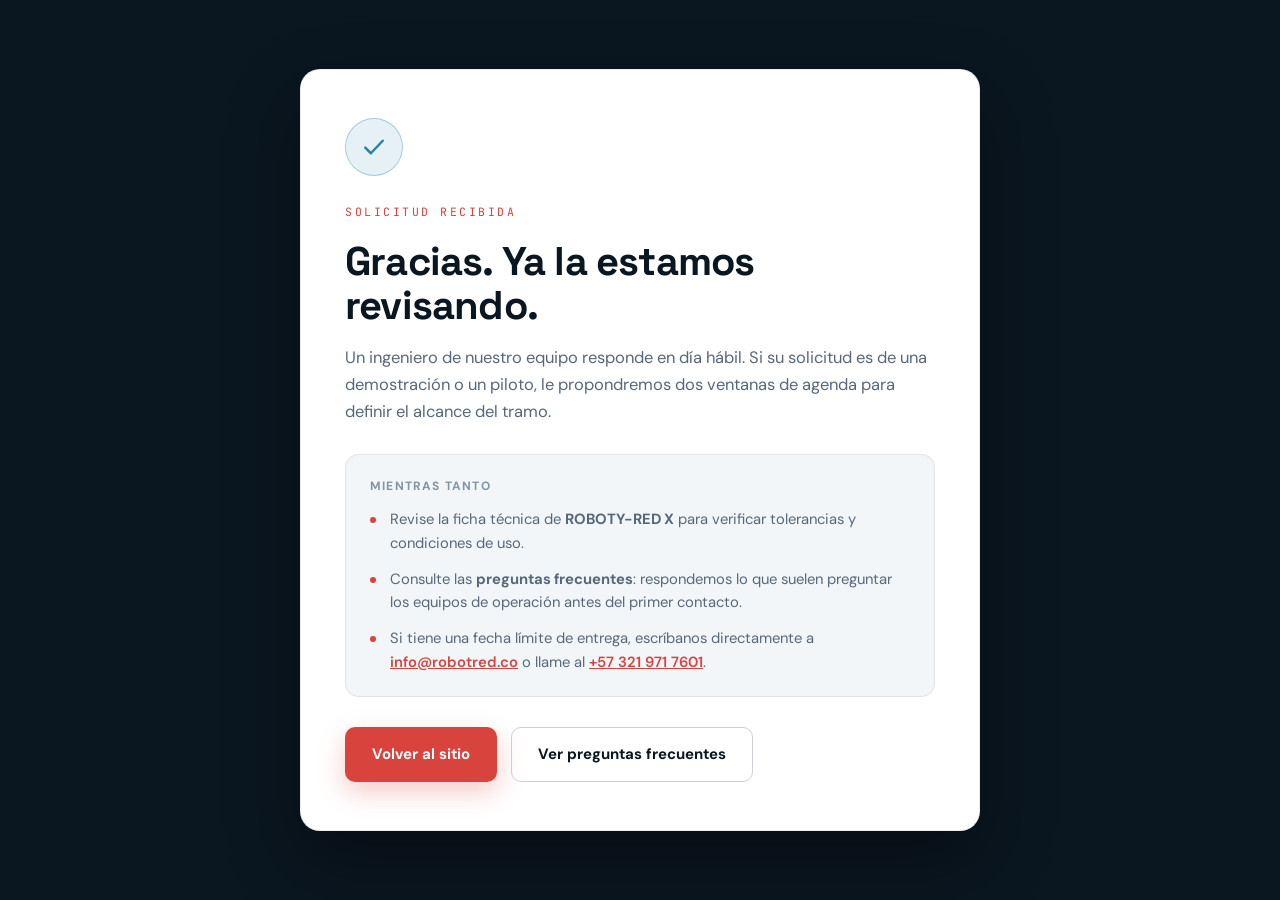
==== commit 69249d3f: "ROBOTY-RED: despliegue Netlify, curso completo y ajustes de branding - Genera curso completo (10 mód" ====
--- a/gracias.html
+++ b/gracias.html
@@ -3,11 +3,12 @@
 <head>
   <meta charset="UTF-8">
   <meta name="viewport" content="width=device-width, initial-scale=1.0">
-  <title>Solicitud recibida — ROBOT-RED</title>
-  <meta name="description" content="Recibimos su solicitud. ROBOT-RED responde en día hábil.">
+  <title>Solicitud recibida — ROBOTY-RED</title>
+  <meta name="description" content="Recibimos su solicitud. ROBOTY-RED responde en día hábil.">
   <meta name="robots" content="noindex, follow">
   <meta name="theme-color" content="#0A1620">
-  <link rel="icon" href="favicon.svg" type="image/svg+xml">
+  <link rel="icon" href="assets/favicon-32.png" sizes="32x32" type="image/png">
+  <link rel="icon" href="assets/favicon-192.png" sizes="192x192" type="image/png">
   <link rel="preconnect" href="https://fonts.googleapis.com">
   <link rel="preconnect" href="https://fonts.gstatic.com" crossorigin>
   <link href="https://fonts.googleapis.com/css2?family=Space+Grotesk:wght@500;600;700&family=DM+Sans:opsz,wght@9..40,400;9..40,500;9..40,700&family=JetBrains+Mono:wght@400;500&display=swap" rel="stylesheet">
@@ -33,7 +34,7 @@
       <div class="thanks-next">
         <p class="thanks-next-title">Mientras tanto</p>
         <ul>
-          <li>Revise la ficha técnica de <strong>ROBOT-RED X</strong> para verificar tolerancias y condiciones de uso.</li>
+          <li>Revise la ficha técnica de <strong>ROBOTY-RED X</strong> para verificar tolerancias y condiciones de uso.</li>
           <li>Consulte las <strong>preguntas frecuentes</strong>: respondemos lo que suelen preguntar los equipos de operación antes del primer contacto.</li>
           <li>Si tiene una fecha límite de entrega, escríbanos directamente a
             <a href="mailto:info@robotred.co">info@robotred.co</a> o llame al
@@ -42,8 +43,8 @@
       </div>
 
       <div class="thanks-actions">
-        <a class="btn btn-primary" href="/">Volver al sitio</a>
-        <a class="btn btn-ghost" href="/#faq">Ver preguntas frecuentes</a>
+        <a class="btn btn-primary" href="index.html">Volver al sitio</a>
+        <a class="btn btn-ghost" href="index.html#faq">Ver preguntas frecuentes</a>
       </div>
     </div>
   </main>
--- a/styles.css
+++ b/styles.css
@@ -1,5 +1,5 @@
 /* =========================================================
-   ROBOTRED — styles.css
+   ROBOTY-RED — styles.css
    ========================================================= */
 
 :root{
@@ -702,3 +702,277 @@
 .thanks-actions{display:flex;flex-wrap:wrap;gap:14px;}
 .thanks-card .btn-ghost{border-color:rgba(18,34,46,.2);color:var(--ink);background:transparent;}
 .thanks-card .btn-ghost:hover{border-color:var(--ink);color:var(--ink);}
+
+/* =========================================================
+   PAGINA TUTORIAL
+   ========================================================= */
+.page-tutorial{background:var(--ink);}
+
+/* ---------- portada ---------- */
+.tut-hero{
+  position:relative;overflow:hidden;
+  padding:calc(var(--topbar-h) + 84px) 0 92px;
+  background:linear-gradient(165deg,#0A1620,#132433 55%,#0A1620);
+}
+.tut-hero-grid{
+  position:absolute;inset:0;pointer-events:none;opacity:.5;
+  background-image:
+    linear-gradient(rgba(255,255,255,.045) 1px,transparent 1px),
+    linear-gradient(90deg,rgba(255,255,255,.045) 1px,transparent 1px);
+  background-size:64px 64px;
+  -webkit-mask-image:radial-gradient(ellipse 80% 70% at 50% 0%,#000 30%,transparent 78%);
+  mask-image:radial-gradient(ellipse 80% 70% at 50% 0%,#000 30%,transparent 78%);
+}
+.tut-hero::after{
+  content:"";position:absolute;left:50%;bottom:-280px;width:760px;height:560px;
+  transform:translateX(-50%);pointer-events:none;
+  background:radial-gradient(ellipse at center,rgba(216,67,62,.22),transparent 62%);
+}
+.tut-hero-inner{position:relative;z-index:2;max-width:940px;text-align:center;}
+.tut-kicker{
+  font-family:var(--ff-mono);font-size:12px;letter-spacing:.42em;
+  text-transform:uppercase;color:var(--red);margin-bottom:22px;
+}
+.tut-title{
+  font-size:clamp(3rem,11vw,7.5rem);font-weight:700;letter-spacing:-.045em;
+  line-height:.92;color:#fff;text-transform:uppercase;
+}
+.tut-sub{
+  font-family:var(--ff-display);font-size:clamp(1.05rem,2.4vw,1.6rem);
+  color:var(--dark-text);margin:20px auto 0;max-width:24ch;line-height:1.3;
+}
+.tut-hero .lede{margin:24px auto 0;max-width:66ch;}
+.tut-hero-actions{display:flex;flex-wrap:wrap;gap:14px;justify-content:center;margin:34px 0 0;}
+
+/* ---------- datos clave ---------- */
+.tut-facts{display:flex;flex-wrap:wrap;justify-content:center;gap:16px 40px;margin-top:56px;}
+.tut-facts li{display:flex;align-items:center;gap:12px;text-align:left;}
+.tut-facts .ico{color:var(--red);}
+.tut-facts strong{display:block;font-family:var(--ff-display);font-size:16px;color:#fff;}
+.tut-facts span{display:block;font-size:13.2px;color:var(--dark-muted);}
+
+/* ---------- lista de módulos ---------- */
+.mod-list{display:flex;flex-direction:column;gap:18px;counter-reset:mod;}
+.mod{
+  background:#fff;border:1px solid var(--line);border-radius:20px;
+  padding:26px 28px;transition:transform .25s,border-color .25s,box-shadow .25s;
+}
+.mod:hover{transform:translateY(-4px);border-color:rgba(216,67,62,.35);box-shadow:var(--shadow-md);}
+.mod-head{display:flex;align-items:flex-start;gap:20px;margin-bottom:18px;}
+.mod-num{
+  flex:none;font-family:var(--ff-mono);font-size:13px;font-weight:500;
+  letter-spacing:.1em;color:var(--red);padding-top:4px;
+}
+.mod-head h3{font-size:clamp(1.1rem,1.9vw,1.4rem);margin-bottom:7px;}
+.mod-sum{font-size:15px;color:var(--muted);}
+.mod-state{
+  flex:none;margin-left:auto;font-family:var(--ff-mono);font-size:10.5px;
+  letter-spacing:.14em;text-transform:uppercase;padding:6px 12px;border-radius:999px;
+  border:1px solid var(--line);color:var(--muted-2);background:var(--bg-alt);
+  white-space:nowrap;
+}
+.mod-state.published{border-color:rgba(31,122,72,.32);color:#1F7A48;background:rgba(31,122,72,.07);}
+/* Como <a>, el estado tambien es la via de entrada a la leccion. */
+a.mod-state{
+  display:inline-flex;align-items:center;gap:7px;text-decoration:none;
+  transition:border-color .2s,background .2s,transform .2s;
+}
+a.mod-state:hover{border-color:#1F7A48;background:rgba(31,122,72,.13);transform:translateX(3px);}
+a.mod-state:focus-visible{outline:2px solid var(--red);outline-offset:2px;}
+a.mod-state .ico{width:14px;height:14px;}
+.mod .ticks{display:grid;grid-template-columns:1fr 1fr;gap:9px 26px;}
+.mod .ticks li{font-size:14.6px;}
+.mod.mod-soon{background:var(--bg-alt);}
+.mod.mod-soon .mod-head h3{color:var(--muted);}
+
+/* ---------- referencias normativas ---------- */
+.norm-code{
+  font-family:var(--ff-mono);font-size:11.5px;letter-spacing:.12em;
+  color:var(--amber);margin-bottom:14px;
+}
+.card-dark .norm-code + h3{margin-top:0;}
+
+/* ---------- banda teaser del tutorial (index.html) ---------- */
+.tut-teaser{
+  display:grid;grid-template-columns:auto 1fr auto;gap:36px;align-items:center;
+  background:#fff;border:1px solid var(--line);border-radius:24px;
+  padding:38px 40px;text-decoration:none;color:inherit;
+  transition:transform .25s,border-color .25s,box-shadow .25s;
+}
+.tut-teaser:hover{transform:translateY(-6px);border-color:rgba(216,67,62,.4);box-shadow:var(--shadow-md);}
+.tut-teaser-tag{
+  font-family:var(--ff-display);font-weight:700;font-size:clamp(1rem,1.6vw,1.25rem);
+  letter-spacing:.06em;text-transform:uppercase;color:var(--red);
+  writing-mode:vertical-rl;transform:rotate(180deg);
+  border-left:2px solid rgba(216,67,62,.35);padding-left:14px;
+}
+.tut-teaser h2{font-size:clamp(1.35rem,2.4vw,1.95rem);margin-bottom:14px;}
+.tut-teaser .sec-lede{margin-top:0;max-width:70ch;font-size:15.5px;}
+.tut-teaser .strip-list{margin-top:20px;}
+.tut-teaser .btn{white-space:nowrap;}
+
+/* ---------- línea de tiempo de publicación ---------- */
+.mod-next{
+  background:rgba(255,255,255,.04);border:1px solid var(--dark-line);
+  border-radius:22px;padding:32px 30px;
+}
+.tut-timeline{display:flex;flex-direction:column;gap:20px;position:relative;margin-top:4px;}
+.tut-timeline li{display:flex;gap:16px;align-items:flex-start;}
+.tut-dot{
+  flex:none;width:11px;height:11px;margin-top:6px;border-radius:50%;
+  border:2px solid rgba(255,255,255,.35);background:transparent;
+}
+.tut-dot.done{border-color:var(--red);background:var(--red);box-shadow:0 0 0 4px rgba(216,67,62,.18);}
+.tut-timeline strong{display:block;font-family:var(--ff-display);font-size:15.5px;color:#fff;margin-bottom:5px;}
+.tut-timeline p{font-size:14px;color:var(--dark-muted);}
+
+/* ---------- RESPONSIVE TUTORIAL ---------- */
+@media (max-width:1024px){
+  .tut-hero{padding-top:calc(var(--topbar-h) + 56px);}
+  .mod .ticks{grid-template-columns:1fr;}
+  .mod-next{padding:28px 22px;}
+  .tut-teaser{grid-template-columns:1fr;gap:22px;padding:32px 28px;}
+  .tut-teaser-tag{writing-mode:horizontal-tb;transform:none;border-left:0;border-bottom:2px solid rgba(216,67,62,.35);padding-left:0;padding-bottom:8px;}
+  .tut-teaser .btn{justify-content:center;}
+}
+
+@media (max-width:760px){
+  .tut-hero{padding:calc(var(--topbar-h) + 40px) 0 64px;}
+  .tut-kicker{letter-spacing:.3em;}
+  .tut-facts{gap:14px 24px;margin-top:40px;}
+.mod{padding:22px 18px;}
+  .mod-head{flex-wrap:wrap;gap:12px;}
+  .mod-state,.a.mod-state{margin-left:0;}
+  .mod .ticks{grid-template-columns:1fr;}
+}
+
+@media print{
+  .tut-hero{background:#fff !important;color:#000 !important;}
+  .tut-title,.tut-sub,.tut-facts strong{color:#000 !important;}
+}
+
+/* =========================================================
+   CURSO / LECCIONES (curso/)
+   ========================================================= */
+.page-curso{background:var(--ink);}
+
+.leccion{padding:calc(var(--topbar-h) + 56px) 0 96px;background:#fff;color:var(--text);}
+.leccion-wrap{width:min(880px,100%);}
+
+.leccion-head{margin-bottom:56px;padding-bottom:36px;border-bottom:1px solid var(--line);}
+.leccion-num{
+  font-family:var(--ff-mono);font-size:12px;letter-spacing:.3em;
+  text-transform:uppercase;color:var(--red);margin-bottom:16px;
+}
+.leccion-head h1{font-size:clamp(1.9rem,4vw,3rem);margin-bottom:20px;}
+.leccion-lead{font-size:clamp(1.02rem,1.5vw,1.16rem);color:var(--muted);max-width:64ch;}
+
+.leccion-meta{display:flex;flex-wrap:wrap;gap:10px 26px;margin-top:26px;padding-top:22px;border-top:1px solid var(--line);}
+.leccion-meta li{display:flex;align-items:center;gap:9px;font-size:13.6px;color:var(--muted-2);}
+.leccion-meta .ico{color:var(--red);}
+
+/* ---------- cuerpo ---------- */
+.leccion-body > section{margin-bottom:52px;}
+.leccion-body h2{
+  font-size:clamp(1.3rem,2.2vw,1.7rem);margin-bottom:18px;
+  padding-bottom:12px;border-bottom:1px solid var(--line);
+}
+.leccion-body h3{font-size:1.1rem;margin:26px 0 10px;}
+.leccion-body p{margin-bottom:16px;color:var(--muted);line-height:1.72;}
+.leccion-body strong{color:var(--text);}
+.leccion-body em{color:var(--text);font-style:italic;}
+.leccion-body ul.bullets{margin:0 0 20px;display:flex;flex-direction:column;gap:10px;}
+.leccion-body ul.bullets li{position:relative;padding-left:26px;color:var(--muted);line-height:1.65;}
+.leccion-body ul.bullets li::before{
+  content:"";position:absolute;left:0;top:10px;width:8px;height:8px;border-radius:2px;
+  background:var(--red);transform:rotate(45deg);
+}
+.leccion-body ol.steps{margin:0 0 20px;counter-reset:step;display:flex;flex-direction:column;gap:14px;}
+.leccion-body ol.steps li{position:relative;padding-left:44px;color:var(--muted);line-height:1.68;}
+.leccion-body ol.steps li::before{
+  counter-increment:step;content:counter(step);
+  position:absolute;left:0;top:0;width:28px;height:28px;border-radius:50%;
+  display:grid;place-items:center;background:rgba(216,67,62,.10);
+  color:var(--red);font-family:var(--ff-mono);font-size:12.5px;
+}
+
+/* ---------- tablas ---------- */
+.table-wrap{overflow-x:auto;margin:0 0 24px;border:1px solid var(--line);border-radius:14px;}
+.leccion-body table{width:100%;border-collapse:collapse;font-size:14.4px;}
+.leccion-body thead th{
+  background:var(--bg-alt);text-align:left;padding:13px 16px;
+  font-family:var(--ff-mono);font-size:10.5px;letter-spacing:.12em;
+  text-transform:uppercase;color:var(--muted-2);white-space:nowrap;
+}
+.leccion-body tbody td{padding:13px 16px;border-top:1px solid var(--line);color:var(--muted);vertical-align:top;}
+.leccion-body tbody td:first-child{color:var(--text);font-weight:500;}
+.leccion-body tbody tr:hover{background:var(--bg-alt);}
+
+/* ---------- avisos ---------- */
+.callout{
+  border-left:3px solid var(--blue);background:rgba(79,159,188,.07);
+  border-radius:0 12px 12px 0;padding:20px 22px;margin:0 0 24px;
+}
+.callout-title{display:flex;align-items:center;gap:9px;font-family:var(--ff-display);font-size:14.5px;color:var(--ink);margin-bottom:8px;}
+.callout p{margin:0;font-size:14.6px;color:var(--muted);}
+.callout.warn{border-left-color:var(--amber);background:rgba(233,169,60,.09);}
+.callout.warn .callout-title{color:#8A6212;}
+.callout.key{border-left-color:var(--red);background:rgba(216,67,62,.07);}
+.callout.key .callout-title{color:var(--red);}
+
+/* ---------- glossary ---------- */
+.glossary{display:grid;gap:2px;background:var(--line);border:1px solid var(--line);border-radius:14px;overflow:hidden;margin-bottom:24px;}
+.glossary > div{background:#fff;padding:14px 18px;}
+.glossary dt{font-family:var(--ff-display);font-weight:600;font-size:15px;margin-bottom:4px;}
+.glossary dd{margin:0;font-size:14.4px;color:var(--muted);line-height:1.6;}
+
+/* ---------- taller y resumen ---------- */
+.taller{background:var(--bg-alt);border:1px solid var(--line);border-radius:18px;padding:30px 28px;margin-bottom:52px;}
+.taller .callout-title{color:var(--red);font-size:1.05rem;}
+.taller h2{border:0;padding:0;margin:0 0 16px;}
+.taller > p:first-of-type{color:var(--muted);}
+.entrega{
+  margin-top:22px;padding-top:18px;border-top:1px dashed var(--line);
+  font-size:14.4px;color:var(--muted);
+}
+.entrega strong{display:block;font-family:var(--ff-display);color:var(--text);margin-bottom:6px;font-size:15px;}
+
+.resumen-eco{background:var(--ink);color:#fff;border-radius:20px;padding:32px 30px;margin-bottom:52px;}
+.resumen-eco h2{color:#fff;border-color:rgba(255,255,255,.12);margin-bottom:16px;}
+.resumen-eco p{color:var(--dark-text);}
+.resumen-eco strong{color:#fff;}
+
+/* ---------- navegacion entre lecciones ---------- */
+.leccion-nav{display:flex;justify-content:space-between;gap:16px;padding-top:32px;border-top:1px solid var(--line);}
+.leccion-nav .btn-outline{color:var(--text);}
+.leccion-nav .empty{visibility:hidden;}
+
+/* ---------- indice del curso ---------- */
+.curso-index{display:flex;flex-direction:column;gap:12px;margin:0 0 52px;padding:0;list-style:none;}
+.curso-index a{
+  display:flex;align-items:center;gap:20px;text-decoration:none;color:inherit;
+  background:#fff;border:1px solid var(--line);border-radius:14px;
+  padding:18px 22px;transition:transform .2s,border-color .2s,box-shadow .2s;
+}
+.curso-index a:hover{transform:translateX(6px);border-color:rgba(216,67,62,.4);box-shadow:var(--shadow-sm);}
+.curso-index .n{font-family:var(--ff-mono);font-size:15px;color:var(--red);flex:none;}
+.curso-index strong{display:block;font-family:var(--ff-display);font-size:16px;margin-bottom:4px;}
+.curso-index span{font-size:14px;color:var(--muted);line-height:1.55;}
+.curso-index .ico{margin-left:auto;color:var(--muted-2);}
+
+@media (max-width:760px){
+  .leccion{padding-top:calc(var(--topbar-h) + 36px);}
+  .leccion-meta{gap:10px 18px;}
+  .leccion-nav{flex-direction:column-reverse;}
+  .leccion-nav .btn{width:100%;justify-content:center;}
+  .leccion-nav .empty{display:none;}
+  .curso-index a{gap:14px;padding:16px 18px;}
+}
+
+@media print{
+  .leccion{padding-top:0;background:#fff;}
+  .leccion-nav,.topbar{display:none !important;}
+  .resumen-eco{background:#fff !important;border:1px solid #000;}
+  .resumen-eco h2,.resumen-eco strong{color:#000 !important;}
+  .resumen-eco p{color:#000 !important;}
+}
